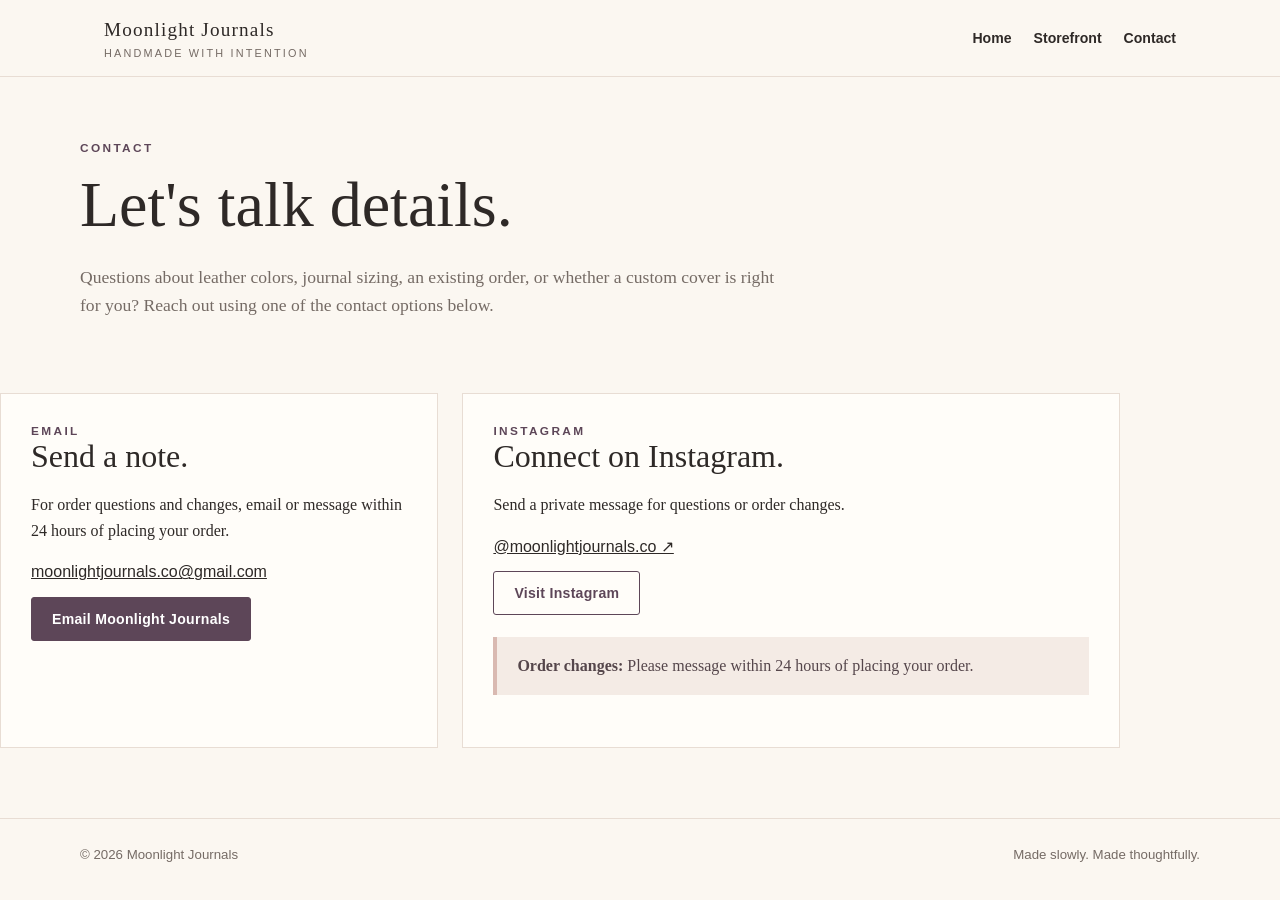
==== contact.html @ db6a47b8 "Add files via upload" ====
<!DOCTYPE html>
<html lang="en">
<head>
  <meta charset="UTF-8">
  <meta name="viewport" content="width=device-width, initial-scale=1">
  <meta name="description" content="Handmade leather journal covers from Moonlight Journals.">
  <title>Contact | Moonlight Journals</title>
  <link rel="stylesheet" href="styles.css">
</head>
<body>
  <header class="site-header">
    <div class="nav-wrap">
      <a class="brand" href="index.html">Moonlight Journals<small>Handmade with intention</small></a>
      <nav aria-label="Main navigation"><a href="index.html">Home</a>
<a href="storefront.html">Storefront</a>
<a href="contact.html" aria-current="page">Contact</a></nav>
    </div>
  </header>
  <main>

    <section class="container page-intro">
      <div class="eyebrow">Contact</div>
      <h1>Let's talk details.</h1>
      <p>Questions about leather colors, journal sizing, an existing order, or whether a custom cover is right for you? Reach out using one of the contact options below.</p>
    </section>
    <section class="container contact-grid">
      <article class="contact-card">
        <div class="eyebrow">Email</div>
        <h2 style="font-size:2rem">Send a note.</h2>
        <p>For order questions and changes, email or message within 24 hours of placing your order.</p>
        <a class="contact-link" href="mailto:moonlightjournals.co@gmail.com">moonlightjournals.co@gmail.com</a>
        <a class="button" href="mailto:moonlightjournals.co@gmail.com?subject=Moonlight%20Journals%20Inquiry">Email Moonlight Journals</a>
      </article>
      <article class="contact-card">
        <div class="eyebrow">Instagram</div>
        <h2 style="font-size:2rem">Connect on Instagram.</h2>
        <p>Send a private message for questions or order changes.</p>
        <a class="contact-link" href="https://www.instagram.com/moonlightjournals.co/" target="_blank" rel="noopener noreferrer">@moonlightjournals.co ↗</a>
        <a class="button secondary" href="https://www.instagram.com/moonlightjournals.co/" target="_blank" rel="noopener noreferrer">Visit Instagram</a>
        <div class="notice"><strong>Order changes:</strong> Please message within 24 hours of placing your order.</div>
      </article>
    </section>

  </main>
  <footer>
    <div class="container footer-inner">
      <span>© <span id="year"></span> Moonlight Journals</span>
      <span>Made slowly. Made thoughtfully.</span>
    </div>
  </footer>
  <script>document.getElementById("year").textContent = new Date().getFullYear();</script>
</body>
</html>
---- styles.css ----
:root {
  --ink: #2e2927;
  --muted: #756b65;
  --paper: #fbf7f1;
  --card: #fffdf9;
  --plum: #5d4658;
  --plum-dark: #453344;
  --rose: #d9b9b1;
  --line: #e8ddd4;
  --sage: #a7ad98;
  --shadow: 0 18px 55px rgba(62, 43, 49, .09);
}
* { box-sizing: border-box; }
html { scroll-behavior: smooth; }
body {
  margin: 0; color: var(--ink); background: var(--paper);
  font-family: Georgia, "Times New Roman", serif; line-height: 1.6;
}
a { color: inherit; }
.site-header {
  position: sticky; top: 0; z-index: 10; background: rgba(251,247,241,.96);
  border-bottom: 1px solid var(--line); backdrop-filter: blur(12px);
}
.nav-wrap {
  max-width: 1120px; margin: auto; padding: 15px 24px;
  display: flex; align-items: center; justify-content: space-between; gap: 24px;
}
.brand { text-decoration: none; font-size: 1.2rem; letter-spacing: .06em; }
.brand small { display: block; font:  .68rem/1.4 Arial, sans-serif; color: var(--muted); letter-spacing: .2em; text-transform: uppercase; }
nav { display: flex; gap: 22px; flex-wrap: wrap; }
nav a { text-decoration: none; font: 600 .88rem Arial, sans-serif; }
nav a:hover, a:hover { color: var(--plum); }
main { min-height: 65vh; }
.container { width: min(1120px, calc(100% - 40px)); margin: auto; }
.hero {
  padding: 86px 0 78px;
  background: radial-gradient(ellipse at 82% 18%, rgba(217,185,177,.42), transparent 35%),
              radial-gradient(ellipse at 8% 80%, rgba(167,173,152,.24), transparent 34%);
}
.hero-grid { display: grid; grid-template-columns: 1.15fr .85fr; gap: 54px; align-items: center; }
.eyebrow { color: var(--plum); font: 700 .74rem Arial, sans-serif; letter-spacing: .2em; text-transform: uppercase; }
h1, h2, h3 { font-weight: 400; line-height: 1.13; }
h1 { font-size: clamp(2.6rem, 6vw, 5.1rem); margin: 14px 0 22px; }
h2 { font-size: clamp(2rem, 4vw, 3.1rem); margin: 0 0 18px; }
h3 { font-size: 1.55rem; margin: 0 0 10px; }
.lead { font-size: 1.2rem; color: var(--muted); max-width: 620px; }
.button-row { display: flex; flex-wrap: wrap; gap: 12px; margin-top: 28px; }
.button {
  display: inline-flex; align-items: center; justify-content: center; gap: 8px;
  padding: 13px 20px; border-radius: 3px; border: 1px solid var(--plum);
  background: var(--plum); color: white; text-decoration: none;
  font: 700 .88rem Arial, sans-serif; letter-spacing: .02em; cursor: pointer;
}
.button:hover { background: var(--plum-dark); color: white; }
.button.secondary { background: transparent; color: var(--plum); }
.button.secondary:hover { background: #f1e7e2; }
.hero-art {
  min-height: 380px; border-radius: 48% 48% 8px 8px;
  background: linear-gradient(155deg, rgba(255,253,249,.45), rgba(93,70,88,.1)),
              radial-gradient(circle at 50% 36%, #ead9cf 0 18%, transparent 18.5%),
              linear-gradient(135deg, #d9b9b1, #9c8c9b 55%, #6f596d);
  display: grid; place-items: center; padding: 26px; box-shadow: var(--shadow);
}
.art-card {
  width: 68%; min-height: 255px; padding: 24px; border: 1px solid rgba(255,255,255,.7);
  outline: 1px solid rgba(69,51,68,.25); outline-offset: -10px;
  background: linear-gradient(145deg, #6c5367, #3e3344);
  color: #f7eee5; display: grid; place-items: center; text-align: center;
  box-shadow: 0 20px 35px rgba(36,24,34,.22); transform: rotate(-4deg);
}
.moon { font-size: 3rem; display: block; line-height: 1; }
.art-card span:last-child { font-size: .82rem; letter-spacing: .2em; text-transform: uppercase; }
.section { padding: 72px 0; }
.section.soft { background: #f3ebe4; }
.section-heading { max-width: 680px; margin: 0 auto 34px; text-align: center; }
.section-heading p { color: var(--muted); }
.cards { display: grid; grid-template-columns: repeat(3, 1fr); gap: 20px; }
.card {
  background: var(--card); border: 1px solid var(--line); padding: 28px;
  box-shadow: 0 8px 28px rgba(62,43,49,.035);
}
.card .number { color: var(--plum); font: 700 .75rem Arial, sans-serif; letter-spacing: .15em; }
.card p { color: var(--muted); }
.page-intro { padding: 64px 0 36px; }
.page-intro h1 { font-size: clamp(2.5rem, 5vw, 4.2rem); }
.page-intro p { color: var(--muted); max-width: 700px; font-size: 1.1rem; }
.notice {
  border-left: 4px solid var(--rose); padding: 16px 20px; background: #f4ebe5;
  color: #55464b; margin: 22px 0;
}
.order-grid { display: grid; grid-template-columns: repeat(2, 1fr); gap: 22px; margin: 25px 0 70px; }
.order-card { padding: 34px; border: 1px solid var(--line); background: var(--card); box-shadow: var(--shadow); }
.order-card p { color: var(--muted); }
.pill { display: inline-block; padding: 5px 10px; border-radius: 100px; background: #eee4eb; color: var(--plum); font: 700 .72rem Arial, sans-serif; letter-spacing: .07em; text-transform: uppercase; }
.form-shell { margin: 10px 0 70px; border: 1px solid var(--line); background: white; box-shadow: var(--shadow); overflow: hidden; border-radius: 8px; }
.form-shell iframe { display: block; width: 100%; min-height: 1200px; border: 0; }
.form-help { padding: 18px 22px; background: #f3ebe4; color: var(--muted); }
.contact-grid { display: grid; grid-template-columns: .8fr 1.2fr; gap: 24px; margin: 20px 0 70px; }
.contact-card { background: var(--card); border: 1px solid var(--line); padding: 30px; }
.contact-link { display: block; margin: 12px 0; font-family: Arial, sans-serif; overflow-wrap: anywhere; }
footer { border-top: 1px solid var(--line); padding: 28px 0; color: var(--muted); font: .83rem Arial, sans-serif; }
.footer-inner { display: flex; justify-content: space-between; flex-wrap: wrap; gap: 12px; }
.small { font: .82rem/1.6 Arial, sans-serif; color: var(--muted); }
@media (max-width: 760px) {
  .nav-wrap { align-items: flex-start; flex-direction: column; gap: 12px; }
  nav { gap: 15px; }
  .hero { padding: 55px 0; }
  .hero-grid, .cards, .order-grid, .contact-grid { grid-template-columns: 1fr; }
  .hero-art { min-height: 300px; }
  .art-card { min-height: 220px; }
  .section { padding: 52px 0; }
  .form-shell iframe { min-height: 1450px; }
}
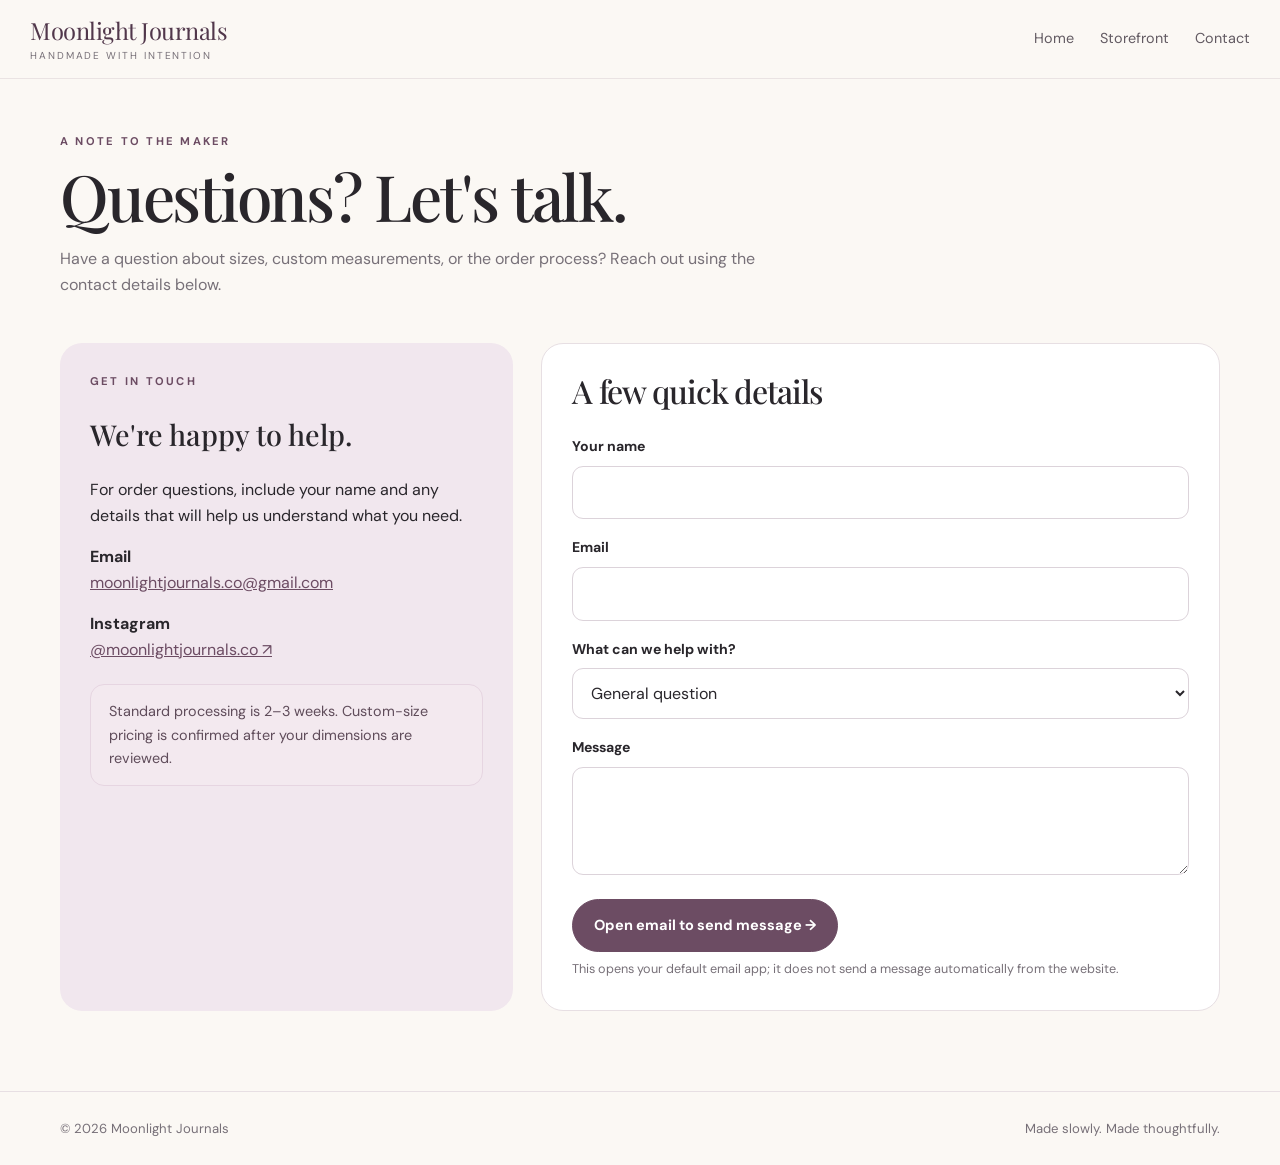
==== commit a3bfcefa: "Add files via upload" ====
--- a/contact.html
+++ b/contact.html
@@ -1,53 +1 @@
-<!DOCTYPE html>
-<html lang="en">
-<head>
-  <meta charset="UTF-8">
-  <meta name="viewport" content="width=device-width, initial-scale=1">
-  <meta name="description" content="Handmade leather journal covers from Moonlight Journals.">
-  <title>Contact | Moonlight Journals</title>
-  <link rel="stylesheet" href="styles.css">
-</head>
-<body>
-  <header class="site-header">
-    <div class="nav-wrap">
-      <a class="brand" href="index.html">Moonlight Journals<small>Handmade with intention</small></a>
-      <nav aria-label="Main navigation"><a href="index.html">Home</a>
-<a href="storefront.html">Storefront</a>
-<a href="contact.html" aria-current="page">Contact</a></nav>
-    </div>
-  </header>
-  <main>
-
-    <section class="container page-intro">
-      <div class="eyebrow">Contact</div>
-      <h1>Let's talk details.</h1>
-      <p>Questions about leather colors, journal sizing, an existing order, or whether a custom cover is right for you? Reach out using one of the contact options below.</p>
-    </section>
-    <section class="container contact-grid">
-      <article class="contact-card">
-        <div class="eyebrow">Email</div>
-        <h2 style="font-size:2rem">Send a note.</h2>
-        <p>For order questions and changes, email or message within 24 hours of placing your order.</p>
-        <a class="contact-link" href="mailto:moonlightjournals.co@gmail.com">moonlightjournals.co@gmail.com</a>
-        <a class="button" href="mailto:moonlightjournals.co@gmail.com?subject=Moonlight%20Journals%20Inquiry">Email Moonlight Journals</a>
-      </article>
-      <article class="contact-card">
-        <div class="eyebrow">Instagram</div>
-        <h2 style="font-size:2rem">Connect on Instagram.</h2>
-        <p>Send a private message for questions or order changes.</p>
-        <a class="contact-link" href="https://www.instagram.com/moonlightjournals.co/" target="_blank" rel="noopener noreferrer">@moonlightjournals.co ↗</a>
-        <a class="button secondary" href="https://www.instagram.com/moonlightjournals.co/" target="_blank" rel="noopener noreferrer">Visit Instagram</a>
-        <div class="notice"><strong>Order changes:</strong> Please message within 24 hours of placing your order.</div>
-      </article>
-    </section>
-
-  </main>
-  <footer>
-    <div class="container footer-inner">
-      <span>© <span id="year"></span> Moonlight Journals</span>
-      <span>Made slowly. Made thoughtfully.</span>
-    </div>
-  </footer>
-  <script>document.getElementById("year").textContent = new Date().getFullYear();</script>
-</body>
-</html>
+<!doctype html><html lang="en"><head><meta charset="utf-8"><meta name="viewport" content="width=device-width,initial-scale=1"><meta name="description" content="Contact Moonlight Journals."><title>Contact | Moonlight Journals</title><link rel="stylesheet" href="styles.css"></head><body><header class="site-header"><div class="nav-wrap"><a class="brand" href="index.html">Moonlight Journals<small>Handmade with intention</small></a><nav aria-label="Main navigation"><a href="index.html">Home</a><a href="storefront.html">Storefront</a><a href="contact.html">Contact</a></nav></div></header><main><section class="container page-hero"><div class="eyebrow">A note to the maker</div><h1 class="display">Questions? Let's talk.</h1><p>Have a question about sizes, custom measurements, or the order process? Reach out using the contact details below.</p></section><section class="container contact-grid"><aside class="contact-panel"><div class="eyebrow">Get in touch</div><h2>We're happy to help.</h2><p>For order questions, include your name and any details that will help us understand what you need.</p><p><strong>Email</strong><br><a href="mailto:moonlightjournals.co@gmail.com">moonlightjournals.co@gmail.com</a></p><p><strong>Instagram</strong><br><a href="https://www.instagram.com/moonlightjournals.co/" target="_blank" rel="noopener noreferrer">@moonlightjournals.co ↗</a></p><div class="notice">Standard processing is 2–3 weeks. Custom-size pricing is confirmed after your dimensions are reviewed.</div></aside><section class="contact-form"><h2 class="display" style="font-size:2rem;margin-top:0">A few quick details</h2><form action="mailto:moonlightjournals.co@gmail.com" method="post" enctype="text/plain"><div class="field"><label for="name">Your name</label><input id="name" name="Name" required></div><div class="field"><label for="contact-email">Email</label><input id="contact-email" type="email" name="Email" required></div><div class="field"><label for="topic">What can we help with?</label><select id="topic" name="Topic"><option>General question</option><option>Standard-size order</option><option>Custom-size order</option><option>Existing order</option></select></div><div class="field"><label for="message">Message</label><textarea id="message" name="Message" required></textarea></div><button class="button" type="submit">Open email to send message →</button><p class="hint">This opens your default email app; it does not send a message automatically from the website.</p></form></section></section></main><footer><div class="container footer-inner"><span>© <span class="year"></span> Moonlight Journals</span><span>Made slowly. Made thoughtfully.</span></div></footer><script>document.querySelectorAll('.year').forEach(el=>el.textContent=new Date().getFullYear());</script></body></html>
--- a/styles.css
+++ b/styles.css
@@ -1,113 +1,3 @@
-:root {
-  --ink: #2e2927;
-  --muted: #756b65;
-  --paper: #fbf7f1;
-  --card: #fffdf9;
-  --plum: #5d4658;
-  --plum-dark: #453344;
-  --rose: #d9b9b1;
-  --line: #e8ddd4;
-  --sage: #a7ad98;
-  --shadow: 0 18px 55px rgba(62, 43, 49, .09);
-}
-* { box-sizing: border-box; }
-html { scroll-behavior: smooth; }
-body {
-  margin: 0; color: var(--ink); background: var(--paper);
-  font-family: Georgia, "Times New Roman", serif; line-height: 1.6;
-}
-a { color: inherit; }
-.site-header {
-  position: sticky; top: 0; z-index: 10; background: rgba(251,247,241,.96);
-  border-bottom: 1px solid var(--line); backdrop-filter: blur(12px);
-}
-.nav-wrap {
-  max-width: 1120px; margin: auto; padding: 15px 24px;
-  display: flex; align-items: center; justify-content: space-between; gap: 24px;
-}
-.brand { text-decoration: none; font-size: 1.2rem; letter-spacing: .06em; }
-.brand small { display: block; font:  .68rem/1.4 Arial, sans-serif; color: var(--muted); letter-spacing: .2em; text-transform: uppercase; }
-nav { display: flex; gap: 22px; flex-wrap: wrap; }
-nav a { text-decoration: none; font: 600 .88rem Arial, sans-serif; }
-nav a:hover, a:hover { color: var(--plum); }
-main { min-height: 65vh; }
-.container { width: min(1120px, calc(100% - 40px)); margin: auto; }
-.hero {
-  padding: 86px 0 78px;
-  background: radial-gradient(ellipse at 82% 18%, rgba(217,185,177,.42), transparent 35%),
-              radial-gradient(ellipse at 8% 80%, rgba(167,173,152,.24), transparent 34%);
-}
-.hero-grid { display: grid; grid-template-columns: 1.15fr .85fr; gap: 54px; align-items: center; }
-.eyebrow { color: var(--plum); font: 700 .74rem Arial, sans-serif; letter-spacing: .2em; text-transform: uppercase; }
-h1, h2, h3 { font-weight: 400; line-height: 1.13; }
-h1 { font-size: clamp(2.6rem, 6vw, 5.1rem); margin: 14px 0 22px; }
-h2 { font-size: clamp(2rem, 4vw, 3.1rem); margin: 0 0 18px; }
-h3 { font-size: 1.55rem; margin: 0 0 10px; }
-.lead { font-size: 1.2rem; color: var(--muted); max-width: 620px; }
-.button-row { display: flex; flex-wrap: wrap; gap: 12px; margin-top: 28px; }
-.button {
-  display: inline-flex; align-items: center; justify-content: center; gap: 8px;
-  padding: 13px 20px; border-radius: 3px; border: 1px solid var(--plum);
-  background: var(--plum); color: white; text-decoration: none;
-  font: 700 .88rem Arial, sans-serif; letter-spacing: .02em; cursor: pointer;
-}
-.button:hover { background: var(--plum-dark); color: white; }
-.button.secondary { background: transparent; color: var(--plum); }
-.button.secondary:hover { background: #f1e7e2; }
-.hero-art {
-  min-height: 380px; border-radius: 48% 48% 8px 8px;
-  background: linear-gradient(155deg, rgba(255,253,249,.45), rgba(93,70,88,.1)),
-              radial-gradient(circle at 50% 36%, #ead9cf 0 18%, transparent 18.5%),
-              linear-gradient(135deg, #d9b9b1, #9c8c9b 55%, #6f596d);
-  display: grid; place-items: center; padding: 26px; box-shadow: var(--shadow);
-}
-.art-card {
-  width: 68%; min-height: 255px; padding: 24px; border: 1px solid rgba(255,255,255,.7);
-  outline: 1px solid rgba(69,51,68,.25); outline-offset: -10px;
-  background: linear-gradient(145deg, #6c5367, #3e3344);
-  color: #f7eee5; display: grid; place-items: center; text-align: center;
-  box-shadow: 0 20px 35px rgba(36,24,34,.22); transform: rotate(-4deg);
-}
-.moon { font-size: 3rem; display: block; line-height: 1; }
-.art-card span:last-child { font-size: .82rem; letter-spacing: .2em; text-transform: uppercase; }
-.section { padding: 72px 0; }
-.section.soft { background: #f3ebe4; }
-.section-heading { max-width: 680px; margin: 0 auto 34px; text-align: center; }
-.section-heading p { color: var(--muted); }
-.cards { display: grid; grid-template-columns: repeat(3, 1fr); gap: 20px; }
-.card {
-  background: var(--card); border: 1px solid var(--line); padding: 28px;
-  box-shadow: 0 8px 28px rgba(62,43,49,.035);
-}
-.card .number { color: var(--plum); font: 700 .75rem Arial, sans-serif; letter-spacing: .15em; }
-.card p { color: var(--muted); }
-.page-intro { padding: 64px 0 36px; }
-.page-intro h1 { font-size: clamp(2.5rem, 5vw, 4.2rem); }
-.page-intro p { color: var(--muted); max-width: 700px; font-size: 1.1rem; }
-.notice {
-  border-left: 4px solid var(--rose); padding: 16px 20px; background: #f4ebe5;
-  color: #55464b; margin: 22px 0;
-}
-.order-grid { display: grid; grid-template-columns: repeat(2, 1fr); gap: 22px; margin: 25px 0 70px; }
-.order-card { padding: 34px; border: 1px solid var(--line); background: var(--card); box-shadow: var(--shadow); }
-.order-card p { color: var(--muted); }
-.pill { display: inline-block; padding: 5px 10px; border-radius: 100px; background: #eee4eb; color: var(--plum); font: 700 .72rem Arial, sans-serif; letter-spacing: .07em; text-transform: uppercase; }
-.form-shell { margin: 10px 0 70px; border: 1px solid var(--line); background: white; box-shadow: var(--shadow); overflow: hidden; border-radius: 8px; }
-.form-shell iframe { display: block; width: 100%; min-height: 1200px; border: 0; }
-.form-help { padding: 18px 22px; background: #f3ebe4; color: var(--muted); }
-.contact-grid { display: grid; grid-template-columns: .8fr 1.2fr; gap: 24px; margin: 20px 0 70px; }
-.contact-card { background: var(--card); border: 1px solid var(--line); padding: 30px; }
-.contact-link { display: block; margin: 12px 0; font-family: Arial, sans-serif; overflow-wrap: anywhere; }
-footer { border-top: 1px solid var(--line); padding: 28px 0; color: var(--muted); font: .83rem Arial, sans-serif; }
-.footer-inner { display: flex; justify-content: space-between; flex-wrap: wrap; gap: 12px; }
-.small { font: .82rem/1.6 Arial, sans-serif; color: var(--muted); }
-@media (max-width: 760px) {
-  .nav-wrap { align-items: flex-start; flex-direction: column; gap: 12px; }
-  nav { gap: 15px; }
-  .hero { padding: 55px 0; }
-  .hero-grid, .cards, .order-grid, .contact-grid { grid-template-columns: 1fr; }
-  .hero-art { min-height: 300px; }
-  .art-card { min-height: 220px; }
-  .section { padding: 52px 0; }
-  .form-shell iframe { min-height: 1450px; }
-}
+@import url('https://fonts.googleapis.com/css2?family=DM+Sans:wght@400;500;600;700&family=Playfair+Display:ital,wght@0,500;0,600;1,500;1,600&display=swap');
+:root{--ink:#29262b;--muted:#777078;--plum:#6c4c63;--plum-dark:#51374b;--rose:#eadde5;--paper:#fbf8f4;--cream:#f3ece4;--sage:#718779;--line:#e7dfe3;--white:#fff;--gold:#c8a66b;--shadow:0 18px 50px rgba(56,38,51,.09)}
+*{box-sizing:border-box}html{scroll-behavior:smooth}body{margin:0;background:var(--paper);color:var(--ink);font-family:'DM Sans',sans-serif;line-height:1.6}a{color:inherit}button,input,select,textarea{font:inherit}img{max-width:100%}.container{width:min(1160px,calc(100% - 40px));margin-inline:auto}.site-header{position:sticky;top:0;z-index:20;background:rgba(251,248,244,.93);backdrop-filter:blur(14px);border-bottom:1px solid rgba(108,76,99,.12)}.nav-wrap{width:min(1220px,calc(100% - 40px));margin:auto;min-height:78px;display:flex;align-items:center;justify-content:space-between;gap:24px}.brand{font-family:'Playfair Display',serif;font-size:1.48rem;text-decoration:none;line-height:1.15;color:var(--plum-dark);letter-spacing:-.02em}.brand small{display:block;font-family:'DM Sans',sans-serif;font-size:.63rem;letter-spacing:.19em;text-transform:uppercase;color:var(--muted);margin-top:6px}.nav-wrap nav{display:flex;align-items:center;gap:26px}.nav-wrap nav a{text-decoration:none;font-size:.9rem;color:#625a62}.nav-wrap nav a:hover,.nav-wrap nav a[aria-current=page]{color:var(--plum);font-weight:700}.nav-cta{border:1px solid #d8c5d2;padding:10px 16px;border-radius:999px}.eyebrow{font-size:.7rem;letter-spacing:.2em;text-transform:uppercase;color:var(--plum);font-weight:700}.display{font-family:'Playfair Display',serif;font-weight:500;letter-spacing:-.035em;line-height:1.08}.button{display:inline-flex;align-items:center;justify-content:center;gap:9px;padding:14px 21px;border-radius:999px;background:var(--plum);color:#fff;text-decoration:none;border:1px solid var(--plum);font-weight:700;font-size:.91rem;cursor:pointer;transition:.2s}.button:hover{background:var(--plum-dark);transform:translateY(-1px)}.button.secondary{background:transparent;color:var(--plum);border-color:#d4c2cf}.button.secondary:hover{background:#f2e8ef}.button-row{display:flex;flex-wrap:wrap;gap:12px;margin-top:26px}.hero{padding:76px 0 72px;background:radial-gradient(circle at 80% 20%,#eee2e8 0,transparent 35%),linear-gradient(120deg,#fbf8f4 45%,#f4ece7)}.hero-grid{display:grid;grid-template-columns:1.05fr .95fr;align-items:center;gap:64px}.hero h1{font-size:clamp(3rem,5.7vw,5.4rem);margin:15px 0 20px;max-width:690px}.hero h1 em{color:var(--plum);font-weight:500}.lead{font-size:1.08rem;color:#6f6670;max-width:560px}.hero-art{min-height:400px;position:relative;display:grid;place-items:center}.art-halo{position:absolute;width:min(390px,85%);aspect-ratio:1;border-radius:50%;background:#eadde5}.journal-art{position:relative;width:230px;height:310px;border-radius:13px 20px 20px 13px;background:linear-gradient(115deg,#755846,#96765f 35%,#5d4437 100%);box-shadow:18px 25px 25px #6d536333, inset 8px 0 8px #3b2a2440;transform:rotate(7deg);display:grid;place-items:center;border:2px solid #a58a72}.journal-art:before{content:'';position:absolute;left:14px;top:0;bottom:0;width:9px;background:#dfcbb6;opacity:.8;border-radius:4px}.journal-stamp{width:110px;height:110px;border:1px solid #e4c99a;border-radius:50%;display:grid;place-items:center;color:#f1dfbc;text-align:center;font-family:'Playfair Display',serif;font-size:1.05rem;line-height:1.2}.journal-stamp span{font-size:2rem;display:block}.floating-note{position:absolute;right:1%;bottom:26px;background:white;padding:15px 19px;border-radius:14px;box-shadow:var(--shadow);font-size:.83rem;color:#6e646c}.floating-note strong{display:block;color:var(--plum);font-family:'Playfair Display',serif;font-size:1.15rem}.section{padding:78px 0}.section.soft{background:#f3ece7}.section-heading{text-align:center;max-width:680px;margin:0 auto 38px}.section-heading h2{font-size:clamp(2rem,4vw,3.1rem);margin:12px 0}.section-heading p{color:var(--muted)}.cards{display:grid;grid-template-columns:repeat(3,1fr);gap:18px}.card{padding:27px;border:1px solid var(--line);border-radius:20px;background:#fff}.number{font-size:.7rem;letter-spacing:.15em;color:var(--plum);font-weight:700}.card h3{font-family:'Playfair Display',serif;font-size:1.55rem;font-weight:500;margin:15px 0 8px}.card p{margin:0;color:var(--muted);font-size:.94rem}.page-hero{padding:54px 0 30px}.page-hero h1{font-size:clamp(2.6rem,5vw,4.1rem);margin:10px 0 12px}.page-hero p{max-width:720px;color:var(--muted)}.notice{background:#f3e9ef;border:1px solid #e6d5e1;padding:15px 18px;border-radius:14px;color:#5f4c5a;font-size:.9rem;margin-top:22px}.store-grid{display:grid;grid-template-columns:repeat(2,1fr);gap:22px;padding:24px 0 78px}.product-card{background:#fff;border:1px solid var(--line);border-radius:24px;overflow:hidden;box-shadow:0 7px 24px #46334308;display:flex;flex-direction:column}.product-visual{min-height:235px;display:grid;place-items:center;position:relative;background:linear-gradient(140deg,#eee1e7,#f7f0e9)}.product-visual.custom{background:linear-gradient(140deg,#e5e9e1,#f4eee6)}.mini-journal{width:118px;height:155px;border-radius:8px 13px 13px 8px;background:linear-gradient(120deg,#607d6b,#799582 40%,#4e6958);box-shadow:10px 15px 15px #453d3a22,inset 5px 0 4px #344d3d55;transform:rotate(-7deg);border:1px solid #90a394;position:relative}.mini-journal:before{content:'☾';position:absolute;inset:0;display:grid;place-items:center;font-size:2.6rem;color:#e8d7b0;font-family:serif}.mini-journal.brown{background:linear-gradient(120deg,#92745a,#b08e6c 40%,#74543e);border-color:#b79b7b}.mini-journal.brown:before{content:'✦'}.visual-label{position:absolute;left:20px;top:18px;font-size:.67rem;letter-spacing:.16em;text-transform:uppercase;color:#796c75}.product-body{padding:26px;display:flex;flex:1;flex-direction:column}.product-body h2{font:500 1.8rem 'Playfair Display',serif;margin:4px 0 6px}.product-body p{color:var(--muted);margin:0 0 16px}.price-list{display:grid;grid-template-columns:1fr 1fr;gap:9px;margin:6px 0 22px}.price-pill{padding:10px 12px;border-radius:10px;background:#faf6f3;border:1px solid #efe6e1;font-size:.88rem;display:flex;justify-content:space-between;gap:10px}.price-pill strong{color:var(--plum)}.product-body .button{margin-top:auto;align-self:flex-start}.small{font-size:.83rem;color:var(--muted)}footer{padding:26px 0;border-top:1px solid var(--line);color:var(--muted);font-size:.82rem}.footer-inner{display:flex;justify-content:space-between;gap:16px;flex-wrap:wrap}.form-page{padding:36px 0 80px}.checkout-layout{display:grid;grid-template-columns:minmax(0,1fr) 310px;gap:25px;align-items:start}.checkout-main{min-width:0}.checkout-heading{margin-bottom:25px}.checkout-heading h1{font:500 clamp(2.3rem,4.5vw,3.6rem) 'Playfair Display',serif;margin:7px 0}.checkout-heading p{color:var(--muted);margin:0}.steps{display:flex;align-items:center;gap:8px;margin:22px 0 0}.step-dot{width:28px;height:28px;border-radius:50%;background:#e9dce5;color:var(--plum);display:grid;place-items:center;font-size:.78rem;font-weight:700}.step-line{height:1px;width:40px;background:#d8c7d2}.form-card{background:#fff;border:1px solid var(--line);border-radius:20px;padding:clamp(20px,4vw,32px);box-shadow:0 8px 28px #48374707;margin-bottom:17px}.form-card h2{font:500 1.55rem 'Playfair Display',serif;margin:0 0 5px}.form-card .section-sub{font-size:.88rem;color:var(--muted);margin:0 0 22px}.field-grid{display:grid;grid-template-columns:1fr 1fr;gap:18px}.field{min-width:0;margin-bottom:17px}.field:last-child{margin-bottom:0}.field label,.field legend{display:block;font-size:.88rem;font-weight:700;margin-bottom:8px}.required{color:#b45262}.field input:not([type=radio]):not([type=checkbox]),.field select,.field textarea{width:100%;border:1px solid #dcd3da;border-radius:11px;padding:13px 14px;background:#fff;color:var(--ink);outline:none}.field input:focus,.field select:focus,.field textarea:focus{border-color:#98738f;box-shadow:0 0 0 3px #eadde5}.field textarea{min-height:108px;resize:vertical}.hint{font-size:.79rem;color:var(--muted);margin:7px 0 0}.option-grid{display:grid;grid-template-columns:repeat(2,minmax(0,1fr));gap:10px}.option-grid.three{grid-template-columns:repeat(3,minmax(0,1fr))}.choice{position:relative;display:flex;align-items:center;gap:10px;border:1px solid #e4dce2;border-radius:12px;padding:12px;background:#fff;cursor:pointer;min-height:48px;transition:.15s}.choice:hover{border-color:#bda5b8;background:#fdfafd}.choice:has(input:checked){border-color:var(--plum);background:#f5edf3;box-shadow:inset 0 0 0 1px var(--plum)}.choice input{accent-color:var(--plum);flex:0 0 auto}.choice .choice-copy{display:flex;flex-direction:column;line-height:1.3}.choice small{font-size:.75rem;color:var(--muted);margin-top:4px}.swatch{width:24px;height:24px;flex:0 0 24px;border-radius:50%;border:1px solid #0000001b;box-shadow:inset 0 0 0 2px #ffffff60}.swatch.square{border-radius:7px}.swatch-option{min-height:63px}.swatch-option .choice-copy{font-size:.85rem}.swatch-option input{margin-left:auto}.summary-card{position:sticky;top:100px;background:#f3ece7;border-radius:20px;padding:24px;border:1px solid #e8ddd7}.summary-card h2{font:500 1.5rem 'Playfair Display',serif;margin:0 0 17px}.summary-line{display:flex;justify-content:space-between;gap:14px;font-size:.87rem;padding:10px 0;border-bottom:1px solid #e1d4d0}.summary-line span:first-child{color:#71656c}.summary-line strong{text-align:right}.summary-total{font:500 1.4rem 'Playfair Display',serif;display:flex;justify-content:space-between;margin:17px 0 8px}.summary-card .small{line-height:1.55}.summary-card .button{width:100%;margin-top:16px}.check-row{display:flex;align-items:flex-start;gap:10px;font-size:.88rem}.check-row input{margin-top:5px;accent-color:var(--plum)}.form-actions{display:flex;justify-content:space-between;align-items:center;gap:14px;margin-top:20px}.submit-message{display:none;margin:0 0 18px;padding:15px 17px;border-radius:12px;background:#eaf1eb;border:1px solid #cbdccc;color:#3c5d47}.submit-message.error{background:#fbebeb;border-color:#e9caca;color:#8a3f48}.hidden{display:none!important}.contact-grid{display:grid;grid-template-columns:.8fr 1.2fr;gap:28px;padding-bottom:80px}.contact-panel{background:#f1e7ee;border-radius:22px;padding:30px}.contact-panel h2{font:500 1.8rem 'Playfair Display',serif}.contact-panel a{color:var(--plum)}.contact-form{background:#fff;border:1px solid var(--line);border-radius:22px;padding:30px}.sr-only{position:absolute;width:1px;height:1px;padding:0;margin:-1px;overflow:hidden;clip:rect(0,0,0,0);white-space:nowrap;border:0}.honeypot{position:absolute;left:-10000px;top:auto;width:1px;height:1px;overflow:hidden}@media(max-width:850px){.hero-grid{grid-template-columns:1fr;gap:22px}.hero-art{min-height:320px}.hero{padding-top:52px}.cards{grid-template-columns:1fr}.checkout-layout{grid-template-columns:1fr}.summary-card{position:static;order:-1}.summary-card .button{max-width:420px}.contact-grid{grid-template-columns:1fr}}@media(max-width:600px){.container,.nav-wrap{width:min(100% - 28px,1160px)}.nav-wrap{min-height:72px;align-items:flex-start;padding:13px 0;flex-direction:column;gap:10px}.nav-wrap nav{width:100%;gap:17px;overflow:auto;padding-bottom:3px}.nav-wrap nav a{font-size:.82rem;white-space:nowrap}.nav-cta{display:none}.hero h1{font-size:3.1rem}.hero-art{min-height:285px}.journal-art{width:185px;height:250px}.floating-note{right:0;bottom:4px}.section{padding:56px 0}.store-grid{grid-template-columns:1fr;padding-bottom:54px}.page-hero{padding-top:40px}.field-grid{grid-template-columns:1fr;gap:0}.option-grid.three{grid-template-columns:repeat(2,minmax(0,1fr))}.price-list{grid-template-columns:1fr}.form-page{padding-top:28px}.form-card{padding:21px 17px}.summary-card{padding:20px}.form-actions{align-items:stretch;flex-direction:column}.form-actions .button{width:100%}.footer-inner{flex-direction:column;gap:5px}}
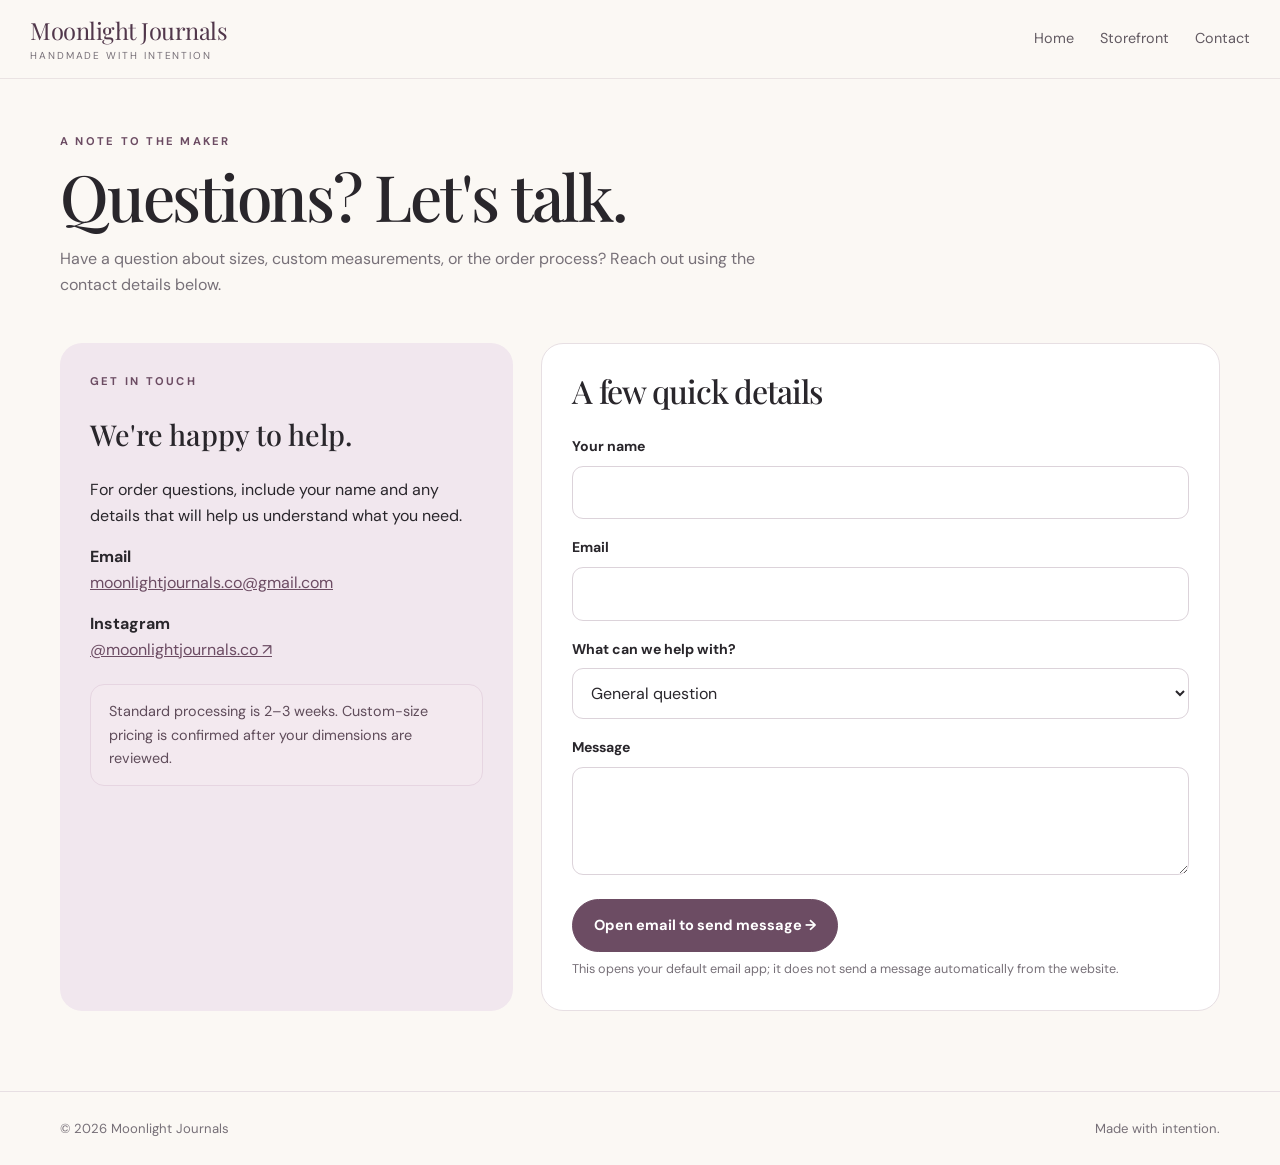
==== commit 9ba22229: "Update contact.html" ====
--- a/contact.html
+++ b/contact.html
@@ -1 +1,44 @@
-<!doctype html><html lang="en"><head><meta charset="utf-8"><meta name="viewport" content="width=device-width,initial-scale=1"><meta name="description" content="Contact Moonlight Journals."><title>Contact | Moonlight Journals</title><link rel="stylesheet" href="styles.css"></head><body><header class="site-header"><div class="nav-wrap"><a class="brand" href="index.html">Moonlight Journals<small>Handmade with intention</small></a><nav aria-label="Main navigation"><a href="index.html">Home</a><a href="storefront.html">Storefront</a><a href="contact.html">Contact</a></nav></div></header><main><section class="container page-hero"><div class="eyebrow">A note to the maker</div><h1 class="display">Questions? Let's talk.</h1><p>Have a question about sizes, custom measurements, or the order process? Reach out using the contact details below.</p></section><section class="container contact-grid"><aside class="contact-panel"><div class="eyebrow">Get in touch</div><h2>We're happy to help.</h2><p>For order questions, include your name and any details that will help us understand what you need.</p><p><strong>Email</strong><br><a href="mailto:moonlightjournals.co@gmail.com">moonlightjournals.co@gmail.com</a></p><p><strong>Instagram</strong><br><a href="https://www.instagram.com/moonlightjournals.co/" target="_blank" rel="noopener noreferrer">@moonlightjournals.co ↗</a></p><div class="notice">Standard processing is 2–3 weeks. Custom-size pricing is confirmed after your dimensions are reviewed.</div></aside><section class="contact-form"><h2 class="display" style="font-size:2rem;margin-top:0">A few quick details</h2><form action="mailto:moonlightjournals.co@gmail.com" method="post" enctype="text/plain"><div class="field"><label for="name">Your name</label><input id="name" name="Name" required></div><div class="field"><label for="contact-email">Email</label><input id="contact-email" type="email" name="Email" required></div><div class="field"><label for="topic">What can we help with?</label><select id="topic" name="Topic"><option>General question</option><option>Standard-size order</option><option>Custom-size order</option><option>Existing order</option></select></div><div class="field"><label for="message">Message</label><textarea id="message" name="Message" required></textarea></div><button class="button" type="submit">Open email to send message →</button><p class="hint">This opens your default email app; it does not send a message automatically from the website.</p></form></section></section></main><footer><div class="container footer-inner"><span>© <span class="year"></span> Moonlight Journals</span><span>Made slowly. Made thoughtfully.</span></div></footer><script>document.querySelectorAll('.year').forEach(el=>el.textContent=new Date().getFullYear());</script></body></html>+<!doctype html><html lang="en">
+  <head><meta charset="utf-8">
+    <meta name="viewport" content="width=device-width,initial-scale=1">
+    <meta name="description" content="Contact Moonlight Journals.">
+    <title>Contact | Moonlight Journals</title>
+    <link rel="stylesheet" href="styles.css">
+  </head><body><header class="site-header">
+    <div class="nav-wrap">
+      <a class="brand" href="index.html">Moonlight Journals<small>Handmade with intention</small></a>
+      <nav aria-label="Main navigation"><a href="index.html">Home</a>
+        <a href="storefront.html">Storefront</a>
+        <a href="contact.html">Contact</a></nav></div>
+  </header><main><section class="container page-hero">
+    <div class="eyebrow">A note to the maker</div>
+    <h1 class="display">Questions? Let's talk.</h1>
+    <p>Have a question about sizes, custom measurements, or the order process? Reach out using the contact details below.</p></section>
+    <section class="container contact-grid">
+      <aside class="contact-panel">
+        <div class="eyebrow">Get in touch</div>
+        <h2>We're happy to help.</h2>
+        <p>For order questions, include your name and any details that will help us understand what you need.</p>
+        <p><strong>Email</strong>
+          <br>
+          <a href="mailto:moonlightjournals.co@gmail.com">moonlightjournals.co@gmail.com</a></p>
+        <p><strong>Instagram</strong><br><a href="https://www.instagram.com/moonlightjournals.co/" target="_blank" rel="noopener noreferrer">@moonlightjournals.co ↗</a></p>
+        <div class="notice">Standard processing is 2–3 weeks. Custom-size pricing is confirmed after your dimensions are reviewed.</div></aside><section class="contact-form">
+          <h2 class="display" style="font-size:2rem;margin-top:0">A few quick details</h2>
+          
+          <form action="https://formsubmit.co" method="POST">
+            
+            <div class="field"><label for="name">Your name</label><input id="name" name="Name" required></div><div class="field"><label for="contact-email">Email</label>
+              <input id="contact-email" type="email" name="Email" required></div><div class="field"><label for="topic">What can we help with?</label>
+                <select id="topic" name="Topic"><option>General question</option><option>Standard-size order</option><option>Custom-size order</option>
+                  <option>Existing order</option></select></div><div class="field"><label for="message">Message</label>
+                    <textarea id="message" name="Message" required></textarea></div>
+            <button class="button" type="submit">Open email to send message →</button>
+            <p class="hint">This opens your default email app; it does not send a message automatically from the website.</p></form></section>
+    </section>
+  </main>
+    <footer>
+      <div class="container footer-inner"><span>© <span class="year"></span> Moonlight Journals</span>
+        <span> Made with intention.</span></span></div>
+    </footer>
+    <script>document.querySelectorAll('.year').forEach(el=>el.textContent=new Date().getFullYear());</script></body></html>
--- a/styles.css
+++ b/styles.css
@@ -1,3 +1,284 @@
 @import url('https://fonts.googleapis.com/css2?family=DM+Sans:wght@400;500;600;700&family=Playfair+Display:ital,wght@0,500;0,600;1,500;1,600&display=swap');
 :root{--ink:#29262b;--muted:#777078;--plum:#6c4c63;--plum-dark:#51374b;--rose:#eadde5;--paper:#fbf8f4;--cream:#f3ece4;--sage:#718779;--line:#e7dfe3;--white:#fff;--gold:#c8a66b;--shadow:0 18px 50px rgba(56,38,51,.09)}
-*{box-sizing:border-box}html{scroll-behavior:smooth}body{margin:0;background:var(--paper);color:var(--ink);font-family:'DM Sans',sans-serif;line-height:1.6}a{color:inherit}button,input,select,textarea{font:inherit}img{max-width:100%}.container{width:min(1160px,calc(100% - 40px));margin-inline:auto}.site-header{position:sticky;top:0;z-index:20;background:rgba(251,248,244,.93);backdrop-filter:blur(14px);border-bottom:1px solid rgba(108,76,99,.12)}.nav-wrap{width:min(1220px,calc(100% - 40px));margin:auto;min-height:78px;display:flex;align-items:center;justify-content:space-between;gap:24px}.brand{font-family:'Playfair Display',serif;font-size:1.48rem;text-decoration:none;line-height:1.15;color:var(--plum-dark);letter-spacing:-.02em}.brand small{display:block;font-family:'DM Sans',sans-serif;font-size:.63rem;letter-spacing:.19em;text-transform:uppercase;color:var(--muted);margin-top:6px}.nav-wrap nav{display:flex;align-items:center;gap:26px}.nav-wrap nav a{text-decoration:none;font-size:.9rem;color:#625a62}.nav-wrap nav a:hover,.nav-wrap nav a[aria-current=page]{color:var(--plum);font-weight:700}.nav-cta{border:1px solid #d8c5d2;padding:10px 16px;border-radius:999px}.eyebrow{font-size:.7rem;letter-spacing:.2em;text-transform:uppercase;color:var(--plum);font-weight:700}.display{font-family:'Playfair Display',serif;font-weight:500;letter-spacing:-.035em;line-height:1.08}.button{display:inline-flex;align-items:center;justify-content:center;gap:9px;padding:14px 21px;border-radius:999px;background:var(--plum);color:#fff;text-decoration:none;border:1px solid var(--plum);font-weight:700;font-size:.91rem;cursor:pointer;transition:.2s}.button:hover{background:var(--plum-dark);transform:translateY(-1px)}.button.secondary{background:transparent;color:var(--plum);border-color:#d4c2cf}.button.secondary:hover{background:#f2e8ef}.button-row{display:flex;flex-wrap:wrap;gap:12px;margin-top:26px}.hero{padding:76px 0 72px;background:radial-gradient(circle at 80% 20%,#eee2e8 0,transparent 35%),linear-gradient(120deg,#fbf8f4 45%,#f4ece7)}.hero-grid{display:grid;grid-template-columns:1.05fr .95fr;align-items:center;gap:64px}.hero h1{font-size:clamp(3rem,5.7vw,5.4rem);margin:15px 0 20px;max-width:690px}.hero h1 em{color:var(--plum);font-weight:500}.lead{font-size:1.08rem;color:#6f6670;max-width:560px}.hero-art{min-height:400px;position:relative;display:grid;place-items:center}.art-halo{position:absolute;width:min(390px,85%);aspect-ratio:1;border-radius:50%;background:#eadde5}.journal-art{position:relative;width:230px;height:310px;border-radius:13px 20px 20px 13px;background:linear-gradient(115deg,#755846,#96765f 35%,#5d4437 100%);box-shadow:18px 25px 25px #6d536333, inset 8px 0 8px #3b2a2440;transform:rotate(7deg);display:grid;place-items:center;border:2px solid #a58a72}.journal-art:before{content:'';position:absolute;left:14px;top:0;bottom:0;width:9px;background:#dfcbb6;opacity:.8;border-radius:4px}.journal-stamp{width:110px;height:110px;border:1px solid #e4c99a;border-radius:50%;display:grid;place-items:center;color:#f1dfbc;text-align:center;font-family:'Playfair Display',serif;font-size:1.05rem;line-height:1.2}.journal-stamp span{font-size:2rem;display:block}.floating-note{position:absolute;right:1%;bottom:26px;background:white;padding:15px 19px;border-radius:14px;box-shadow:var(--shadow);font-size:.83rem;color:#6e646c}.floating-note strong{display:block;color:var(--plum);font-family:'Playfair Display',serif;font-size:1.15rem}.section{padding:78px 0}.section.soft{background:#f3ece7}.section-heading{text-align:center;max-width:680px;margin:0 auto 38px}.section-heading h2{font-size:clamp(2rem,4vw,3.1rem);margin:12px 0}.section-heading p{color:var(--muted)}.cards{display:grid;grid-template-columns:repeat(3,1fr);gap:18px}.card{padding:27px;border:1px solid var(--line);border-radius:20px;background:#fff}.number{font-size:.7rem;letter-spacing:.15em;color:var(--plum);font-weight:700}.card h3{font-family:'Playfair Display',serif;font-size:1.55rem;font-weight:500;margin:15px 0 8px}.card p{margin:0;color:var(--muted);font-size:.94rem}.page-hero{padding:54px 0 30px}.page-hero h1{font-size:clamp(2.6rem,5vw,4.1rem);margin:10px 0 12px}.page-hero p{max-width:720px;color:var(--muted)}.notice{background:#f3e9ef;border:1px solid #e6d5e1;padding:15px 18px;border-radius:14px;color:#5f4c5a;font-size:.9rem;margin-top:22px}.store-grid{display:grid;grid-template-columns:repeat(2,1fr);gap:22px;padding:24px 0 78px}.product-card{background:#fff;border:1px solid var(--line);border-radius:24px;overflow:hidden;box-shadow:0 7px 24px #46334308;display:flex;flex-direction:column}.product-visual{min-height:235px;display:grid;place-items:center;position:relative;background:linear-gradient(140deg,#eee1e7,#f7f0e9)}.product-visual.custom{background:linear-gradient(140deg,#e5e9e1,#f4eee6)}.mini-journal{width:118px;height:155px;border-radius:8px 13px 13px 8px;background:linear-gradient(120deg,#607d6b,#799582 40%,#4e6958);box-shadow:10px 15px 15px #453d3a22,inset 5px 0 4px #344d3d55;transform:rotate(-7deg);border:1px solid #90a394;position:relative}.mini-journal:before{content:'☾';position:absolute;inset:0;display:grid;place-items:center;font-size:2.6rem;color:#e8d7b0;font-family:serif}.mini-journal.brown{background:linear-gradient(120deg,#92745a,#b08e6c 40%,#74543e);border-color:#b79b7b}.mini-journal.brown:before{content:'✦'}.visual-label{position:absolute;left:20px;top:18px;font-size:.67rem;letter-spacing:.16em;text-transform:uppercase;color:#796c75}.product-body{padding:26px;display:flex;flex:1;flex-direction:column}.product-body h2{font:500 1.8rem 'Playfair Display',serif;margin:4px 0 6px}.product-body p{color:var(--muted);margin:0 0 16px}.price-list{display:grid;grid-template-columns:1fr 1fr;gap:9px;margin:6px 0 22px}.price-pill{padding:10px 12px;border-radius:10px;background:#faf6f3;border:1px solid #efe6e1;font-size:.88rem;display:flex;justify-content:space-between;gap:10px}.price-pill strong{color:var(--plum)}.product-body .button{margin-top:auto;align-self:flex-start}.small{font-size:.83rem;color:var(--muted)}footer{padding:26px 0;border-top:1px solid var(--line);color:var(--muted);font-size:.82rem}.footer-inner{display:flex;justify-content:space-between;gap:16px;flex-wrap:wrap}.form-page{padding:36px 0 80px}.checkout-layout{display:grid;grid-template-columns:minmax(0,1fr) 310px;gap:25px;align-items:start}.checkout-main{min-width:0}.checkout-heading{margin-bottom:25px}.checkout-heading h1{font:500 clamp(2.3rem,4.5vw,3.6rem) 'Playfair Display',serif;margin:7px 0}.checkout-heading p{color:var(--muted);margin:0}.steps{display:flex;align-items:center;gap:8px;margin:22px 0 0}.step-dot{width:28px;height:28px;border-radius:50%;background:#e9dce5;color:var(--plum);display:grid;place-items:center;font-size:.78rem;font-weight:700}.step-line{height:1px;width:40px;background:#d8c7d2}.form-card{background:#fff;border:1px solid var(--line);border-radius:20px;padding:clamp(20px,4vw,32px);box-shadow:0 8px 28px #48374707;margin-bottom:17px}.form-card h2{font:500 1.55rem 'Playfair Display',serif;margin:0 0 5px}.form-card .section-sub{font-size:.88rem;color:var(--muted);margin:0 0 22px}.field-grid{display:grid;grid-template-columns:1fr 1fr;gap:18px}.field{min-width:0;margin-bottom:17px}.field:last-child{margin-bottom:0}.field label,.field legend{display:block;font-size:.88rem;font-weight:700;margin-bottom:8px}.required{color:#b45262}.field input:not([type=radio]):not([type=checkbox]),.field select,.field textarea{width:100%;border:1px solid #dcd3da;border-radius:11px;padding:13px 14px;background:#fff;color:var(--ink);outline:none}.field input:focus,.field select:focus,.field textarea:focus{border-color:#98738f;box-shadow:0 0 0 3px #eadde5}.field textarea{min-height:108px;resize:vertical}.hint{font-size:.79rem;color:var(--muted);margin:7px 0 0}.option-grid{display:grid;grid-template-columns:repeat(2,minmax(0,1fr));gap:10px}.option-grid.three{grid-template-columns:repeat(3,minmax(0,1fr))}.choice{position:relative;display:flex;align-items:center;gap:10px;border:1px solid #e4dce2;border-radius:12px;padding:12px;background:#fff;cursor:pointer;min-height:48px;transition:.15s}.choice:hover{border-color:#bda5b8;background:#fdfafd}.choice:has(input:checked){border-color:var(--plum);background:#f5edf3;box-shadow:inset 0 0 0 1px var(--plum)}.choice input{accent-color:var(--plum);flex:0 0 auto}.choice .choice-copy{display:flex;flex-direction:column;line-height:1.3}.choice small{font-size:.75rem;color:var(--muted);margin-top:4px}.swatch{width:24px;height:24px;flex:0 0 24px;border-radius:50%;border:1px solid #0000001b;box-shadow:inset 0 0 0 2px #ffffff60}.swatch.square{border-radius:7px}.swatch-option{min-height:63px}.swatch-option .choice-copy{font-size:.85rem}.swatch-option input{margin-left:auto}.summary-card{position:sticky;top:100px;background:#f3ece7;border-radius:20px;padding:24px;border:1px solid #e8ddd7}.summary-card h2{font:500 1.5rem 'Playfair Display',serif;margin:0 0 17px}.summary-line{display:flex;justify-content:space-between;gap:14px;font-size:.87rem;padding:10px 0;border-bottom:1px solid #e1d4d0}.summary-line span:first-child{color:#71656c}.summary-line strong{text-align:right}.summary-total{font:500 1.4rem 'Playfair Display',serif;display:flex;justify-content:space-between;margin:17px 0 8px}.summary-card .small{line-height:1.55}.summary-card .button{width:100%;margin-top:16px}.check-row{display:flex;align-items:flex-start;gap:10px;font-size:.88rem}.check-row input{margin-top:5px;accent-color:var(--plum)}.form-actions{display:flex;justify-content:space-between;align-items:center;gap:14px;margin-top:20px}.submit-message{display:none;margin:0 0 18px;padding:15px 17px;border-radius:12px;background:#eaf1eb;border:1px solid #cbdccc;color:#3c5d47}.submit-message.error{background:#fbebeb;border-color:#e9caca;color:#8a3f48}.hidden{display:none!important}.contact-grid{display:grid;grid-template-columns:.8fr 1.2fr;gap:28px;padding-bottom:80px}.contact-panel{background:#f1e7ee;border-radius:22px;padding:30px}.contact-panel h2{font:500 1.8rem 'Playfair Display',serif}.contact-panel a{color:var(--plum)}.contact-form{background:#fff;border:1px solid var(--line);border-radius:22px;padding:30px}.sr-only{position:absolute;width:1px;height:1px;padding:0;margin:-1px;overflow:hidden;clip:rect(0,0,0,0);white-space:nowrap;border:0}.honeypot{position:absolute;left:-10000px;top:auto;width:1px;height:1px;overflow:hidden}@media(max-width:850px){.hero-grid{grid-template-columns:1fr;gap:22px}.hero-art{min-height:320px}.hero{padding-top:52px}.cards{grid-template-columns:1fr}.checkout-layout{grid-template-columns:1fr}.summary-card{position:static;order:-1}.summary-card .button{max-width:420px}.contact-grid{grid-template-columns:1fr}}@media(max-width:600px){.container,.nav-wrap{width:min(100% - 28px,1160px)}.nav-wrap{min-height:72px;align-items:flex-start;padding:13px 0;flex-direction:column;gap:10px}.nav-wrap nav{width:100%;gap:17px;overflow:auto;padding-bottom:3px}.nav-wrap nav a{font-size:.82rem;white-space:nowrap}.nav-cta{display:none}.hero h1{font-size:3.1rem}.hero-art{min-height:285px}.journal-art{width:185px;height:250px}.floating-note{right:0;bottom:4px}.section{padding:56px 0}.store-grid{grid-template-columns:1fr;padding-bottom:54px}.page-hero{padding-top:40px}.field-grid{grid-template-columns:1fr;gap:0}.option-grid.three{grid-template-columns:repeat(2,minmax(0,1fr))}.price-list{grid-template-columns:1fr}.form-page{padding-top:28px}.form-card{padding:21px 17px}.summary-card{padding:20px}.form-actions{align-items:stretch;flex-direction:column}.form-actions .button{width:100%}.footer-inner{flex-direction:column;gap:5px}}
+*{box-sizing:border-box}html{scroll-behavior:smooth}body{margin:0;background:var(--paper);color:var(--ink);font-family:'DM Sans',sans-serif;line-height:1.6}a{color:inherit}button,input,select,textarea{font:inherit}img{max-width:100%}.container{width:min(1160px,calc(100% - 40px));margin-inline:auto}.site-header{position:sticky;top:0;z-index:20;background:rgba(251,248,244,.93);backdrop-filter:blur(14px);border-bottom:1px solid rgba(108,76,99,.12)}.nav-wrap{width:min(1220px,calc(100% - 40px));margin:auto;min-height:78px;display:flex;align-items:center;justify-content:space-between;gap:24px}.brand{font-family:'Playfair Display',serif;font-size:1.48rem;text-decoration:none;line-height:1.15;color:var(--plum-dark);letter-spacing:-.02em}.brand small{display:block;font-family:'DM Sans',sans-serif;font-size:.63rem;letter-spacing:.19em;text-transform:uppercase;color:var(--muted);margin-top:6px}.nav-wrap nav{display:flex;align-items:center;gap:26px}.nav-wrap nav a{text-decoration:none;font-size:.9rem;color:#625a62}.nav-wrap nav a:hover,.nav-wrap nav a[aria-current=page]{color:var(--plum);font-weight:700}.nav-cta{border:1px solid #d8c5d2;padding:10px 16px;border-radius:999px}.eyebrow{font-size:.7rem;letter-spacing:.2em;text-transform:uppercase;color:var(--plum);font-weight:700}.display{font-family:'Playfair Display',serif;font-weight:500;letter-spacing:-.035em;line-height:1.08}.button{display:inline-flex;align-items:center;justify-content:center;gap:9px;padding:14px 21px;border-radius:999px;background:var(--plum);color:#fff;text-decoration:none;border:1px solid var(--plum);font-weight:700;font-size:.91rem;cursor:pointer;transition:.2s}.button:hover{background:var(--plum-dark);transform:translateY(-1px)}.button.secondary{background:transparent;color:var(--plum);border-color:#d4c2cf}.button.secondary:hover{background:#f2e8ef}.button-row{display:flex;flex-wrap:wrap;gap:12px;margin-top:26px}.hero{padding:76px 0 72px;background:radial-gradient(circle at 80% 20%,#eee2e8 0,transparent 35%),linear-gradient(120deg,#fbf8f4 45%,#f4ece7)}.hero-grid{display:grid;grid-template-columns:1.05fr .95fr;align-items:center;gap:64px}.hero h1{font-size:clamp(3rem,5.7vw,5.4rem);margin:15px 0 20px;max-width:690px}.hero h1 em{color:var(--plum);font-weight:500}.lead{font-size:1.08rem;color:#6f6670;max-width:560px}.hero-art{min-height:400px;position:relative;display:grid;place-items:center}.art-halo{position:absolute;width:min(390px,85%);aspect-ratio:1;border-radius:50%;background:#eadde5}.journal-art{position:relative;width:230px;height:310px;border-radius:13px 20px 20px 13px;background:linear-gradient(115deg,#755846,#96765f 35%,#5d4437 100%);box-shadow:18px 25px 25px #6d536333, inset 8px 0 8px #3b2a2440;transform:rotate(7deg);display:grid;place-items:center;border:2px solid #a58a72}.journal-art:before{content:'';position:absolute;left:14px;top:0;bottom:0;width:9px;background:#dfcbb6;opacity:.8;border-radius:4px}.journal-stamp{width:110px;height:110px;border:1px solid #e4c99a;border-radius:50%;display:grid;place-items:center;color:#f1dfbc;text-align:center;font-family:'Playfair Display',serif;font-size:1.05rem;line-height:1.2}.journal-stamp span{font-size:2rem;display:block}.floating-note{position:absolute;right:1%;bottom:26px;background:white;padding:15px 19px;border-radius:14px;box-shadow:var(--shadow);font-size:.83rem;color:#6e646c}.floating-note strong{display:block;color:var(--plum);font-family:'Playfair Display',serif;font-size:1.15rem}.section{padding:78px 0}.section.soft{background:#f3ece7}.section-heading{text-align:center;max-width:680px;margin:0 auto 38px}.section-heading h2{font-size:clamp(2rem,4vw,3.1rem);margin:12px 0}.section-heading p{color:var(--muted)}.cards{display:grid;grid-template-columns:repeat(3,1fr);gap:18px}.card{padding:27px;border:1px solid var(--line);border-radius:20px;background:#fff}.number{font-size:.7rem;letter-spacing:.15em;color:var(--plum);font-weight:700}.card h3{font-family:'Playfair Display',serif;font-size:1.55rem;font-weight:500;margin:15px 0 8px}.card p{margin:0;color:var(--muted);font-size:.94rem}.page-hero{padding:54px 0 30px}.page-hero h1{font-size:clamp(2.6rem,5vw,4.1rem);margin:10px 0 12px}.page-hero p{max-width:720px;color:var(--muted)}.notice{background:#f3e9ef;border:1px solid #e6d5e1;padding:15px 18px;border-radius:14px;color:#5f4c5a;font-size:.9rem;margin-top:22px}.store-grid{display:grid;grid-template-columns:repeat(2,1fr);gap:22px;padding:24px 0 78px}.product-card{background:#fff;border:1px solid var(--line);border-radius:24px;overflow:hidden;box-shadow:0 7px 24px #46334308;display:flex;flex-direction:column}.product-visual{min-height:235px;display:grid;place-items:center;position:relative;background:linear-gradient(140deg,#eee1e7,#f7f0e9)}.product-visual.custom{background:linear-gradient(140deg,#e5e9e1,#f4eee6)}.mini-journal{width:118px;height:155px;border-radius:8px 13px 13px 8px;background:linear-gradient(120deg,#607d6b,#799582 40%,#4e6958);box-shadow:10px 15px 15px #453d3a22,inset 5px 0 4px #344d3d55;transform:rotate(-7deg);border:1px solid #90a394;position:relative}.mini-journal:before{content:'☾';position:absolute;inset:0;display:grid;place-items:center;font-size:2.6rem;color:#e8d7b0;font-family:serif}.mini-journal.brown{background:linear-gradient(120deg,#92745a,#b08e6c 40%,#74543e);border-color:#b79b7b}.mini-journal.brown:before{content:'✦'}.visual-label{position:absolute;left:20px;top:18px;font-size:.67rem;letter-spacing:.16em;text-transform:uppercase;color:#796c75}.product-body{padding:26px;display:flex;flex:1;flex-direction:column}.product-body h2{font:500 1.8rem 'Playfair Display',serif;margin:4px 0 6px}.product-body p{color:var(--muted);margin:0 0 16px}.price-list{display:grid;grid-template-columns:1fr 1fr;gap:9px;margin:6px 0 22px}.price-pill{padding:10px 12px;border-radius:10px;background:#faf6f3;border:1px solid #efe6e1;font-size:.88rem;display:flex;justify-content:space-between;gap:10px}.price-pill strong{color:var(--plum)}.product-body .button{margin-top:auto;align-self:flex-start}.small{font-size:.83rem;color:var(--muted)}footer{padding:26px 0;border-top:1px solid var(--line);color:var(--muted);font-size:.82rem}.footer-inner{display:flex;justify-content:space-between;gap:16px;flex-wrap:wrap}.form-page{padding:36px 0 80px}
+.checkout-layout{
+  display:grid;
+  grid-template-columns:minmax(0,1fr) 310px;
+  gap:25px;
+  align-items:start;
+}
+
+.checkout-main{min-width:0}.checkout-heading{margin-bottom:25px}
+.checkout-heading h1{font:500 clamp(2.3rem,4.5vw,3.6rem) 'Playfair Display',serif;margin:7px 0}
+.checkout-heading p{color:var(--muted);margin:0}.steps{display:flex;align-items:center;gap:8px;margin:22px 0 0}.step-dot{width:28px;height:28px;border-radius:50%;background:#e9dce5;color:var(--plum);display:grid;place-items:center;font-size:.78rem;font-weight:700}.step-line{height:1px;width:40px;background:#d8c7d2}.form-card{background:#fff;border:1px solid var(--line);border-radius:20px;padding:clamp(20px,4vw,32px);box-shadow:0 8px 28px #48374707;margin-bottom:17px}.form-card h2{font:500 1.55rem 'Playfair Display',serif;margin:0 0 5px}.form-card .section-sub{font-size:.88rem;color:var(--muted);margin:0 0 22px}.field-grid{display:grid;grid-template-columns:1fr 1fr;gap:18px}.field{min-width:0;margin-bottom:17px}.field:last-child{margin-bottom:0}.field label,.field legend{display:block;font-size:.88rem;font-weight:700;margin-bottom:8px}.required{color:#b45262}.field input:not([type=radio]):not([type=checkbox]),.field select,.field textarea{width:100%;border:1px solid #dcd3da;border-radius:11px;padding:13px 14px;background:#fff;color:var(--ink);outline:none}.field input:focus,.field select:focus,.field textarea:focus{border-color:#98738f;box-shadow:0 0 0 3px #eadde5}.field textarea{min-height:108px;resize:vertical}.hint{font-size:.79rem;color:var(--muted);margin:7px 0 0}.option-grid{display:grid;grid-template-columns:repeat(2,minmax(0,1fr));gap:10px}.option-grid.three{grid-template-columns:repeat(3,minmax(0,1fr))}.choice{position:relative;display:flex;align-items:center;gap:10px;border:1px solid #e4dce2;border-radius:12px;padding:12px;background:#fff;cursor:pointer;min-height:48px;transition:.15s}.choice:hover{border-color:#bda5b8;background:#fdfafd}.choice:has(input:checked){border-color:var(--plum);background:#f5edf3;box-shadow:inset 0 0 0 1px var(--plum)}.choice input{accent-color:var(--plum);flex:0 0 auto}.choice .choice-copy{display:flex;flex-direction:column;line-height:1.3}.choice small{font-size:.75rem;color:var(--muted);margin-top:4px}.swatch{width:24px;height:24px;flex:0 0 24px;border-radius:50%;border:1px solid #0000001b;box-shadow:inset 0 0 0 2px #ffffff60}.swatch.square{border-radius:7px}.swatch-option{min-height:63px}.swatch-option .choice-copy{font-size:.85rem}
+.swatch-option input{margin-left:auto}
+
+.summary-card {
+  position: sticky;
+  top: 100px;
+  align-self: start;
+  height: fit-content;
+  background: #f3ece7;
+  border-radius: 20px;
+  padding: 24px;
+  border: 1px solid #e8ddd7;
+}
+
+.summary-card h2{
+  font:500 1.5rem 'Playfair Display',
+    serif;
+  margin:0 0 17px}
+
+.summary-line{display:flex;justify-content:space-between;gap:14px;font-size:.87rem;padding:10px 0;border-bottom:1px solid #e1d4d0}
+.summary-line span:first-child{color:#71656c}
+.summary-line strong{text-align:right}
+.summary-total{font:500 1.4rem 'Playfair Display',serif;display:flex;justify-content:space-between;margin:17px 0 8px}
+.summary-card .small{line-height:1.55}
+.summary-card .button{width:100%;margin-top:16px}
+@media (max-width: 768px) {
+  .summary-card {
+    position: static;
+  }
+}
+.check-row{display:flex;align-items:flex-start;gap:10px;font-size:.88rem}
+.check-row input{margin-top:5px;accent-color:var(--plum)}
+.form-actions{display:flex;justify-content:space-between;align-items:center;gap:14px;margin-top:20px}
+.submit-message{display:none;margin:0 0 18px;padding:15px 17px;border-radius:12px;background:#eaf1eb;border:1px solid #cbdccc;color:#3c5d47}
+.submit-message.error{background:#fbebeb;border-color:#e9caca;color:#8a3f48}.hidden{display:none!important}.contact-grid{display:grid;grid-template-columns:.8fr 1.2fr;gap:28px;padding-bottom:80px}.contact-panel{background:#f1e7ee;border-radius:22px;padding:30px}.contact-panel h2{font:500 1.8rem 'Playfair Display',serif}.contact-panel a{color:var(--plum)}.contact-form{background:#fff;border:1px solid var(--line);border-radius:22px;padding:30px}.sr-only{position:absolute;width:1px;height:1px;padding:0;margin:-1px;overflow:hidden;clip:rect(0,0,0,0);white-space:nowrap;border:0}.honeypot{position:absolute;left:-10000px;top:auto;width:1px;height:1px;overflow:hidden}@media(max-width:850px){.hero-grid{grid-template-columns:1fr;gap:22px}.hero-art{min-height:320px}.hero{padding-top:52px}.cards{grid-template-columns:1fr}.checkout-layout{grid-template-columns:1fr}.summary-card{position:static;order:-1}.summary-card .button{max-width:420px}.contact-grid{grid-template-columns:1fr}}@media(max-width:600px){.container,.nav-wrap{width:min(100% - 28px,1160px)}.nav-wrap{min-height:72px;align-items:flex-start;padding:13px 0;flex-direction:column;gap:10px}.nav-wrap nav{width:100%;gap:17px;overflow:auto;padding-bottom:3px}.nav-wrap nav a{font-size:.82rem;white-space:nowrap}.nav-cta{display:none}.hero h1{font-size:3.1rem}.hero-art{min-height:285px}.journal-art{width:185px;height:250px}.floating-note{right:0;bottom:4px}.section{padding:56px 0}.store-grid{grid-template-columns:1fr;padding-bottom:54px}.page-hero{padding-top:40px}.field-grid{grid-template-columns:1fr;gap:0}.option-grid.three{grid-template-columns:repeat(2,minmax(0,1fr))}.price-list{grid-template-columns:1fr}.form-page{padding-top:28px}.form-card{padding:21px 17px}.summary-card{padding:20px}.form-actions{align-items:stretch;flex-direction:column}.form-actions .button{width:100%}.footer-inner{flex-direction:column;gap:5px}}
+
+/* Manual fading Instagram-style carousel */
+.instagram-carousel {
+  position: relative;
+  isolation: isolate;
+  width: 100%;
+  max-width: 450px;
+  aspect-ratio: 4 / 5;
+  overflow: hidden;
+  border-radius: 24px;
+  background: #eee2e8;
+  border: 1px solid #e8dce4;
+  box-shadow: 0 18px 45px rgba(72, 51, 67, 0.12);
+}
+
+.instagram-slide {
+  position: absolute;
+  inset: 0;
+  display: block;
+  opacity: 0;
+  z-index: 0;
+  pointer-events: none;
+  transition: opacity 900ms ease;
+}
+
+.instagram-slide.is-active {
+  opacity: 1;
+  z-index: 1;
+  pointer-events: auto;
+}
+
+.instagram-slide img {
+  display: block;
+  width: 100%;
+  height: 100%;
+  object-fit: cover;
+}
+
+.instagram-dots {
+  position: absolute;
+  z-index: 2;
+  bottom: 15px;
+  left: 0;
+  right: 0;
+  display: flex;
+  justify-content: center;
+  gap: 9px;
+}
+
+.instagram-dot {
+  width: 10px;
+  height: 10px;
+  padding: 0;
+  border: 1px solid white;
+  border-radius: 50%;
+  background: rgba(255, 255, 255, 0.55);
+  cursor: pointer;
+  box-shadow: 0 1px 5px rgba(0, 0, 0, 0.2);
+}
+
+.instagram-dot.is-active {
+  background: white;
+  transform: scale(1.2);
+}
+
+.instagram-dot:focus-visible {
+  outline: 2px solid var(--plum);
+  outline-offset: 4px;
+}
+
+@media (prefers-reduced-motion: reduce) {
+  .instagram-slide {
+    transition: none;
+  }
+
+  
+/* Larger color samples on both order forms */
+.swatch-option {
+  min-height: 112px;
+  padding: 15px 10px 12px;
+  display: flex;
+  flex-direction: column;
+  align-items: center;
+  justify-content: center;
+  gap: 9px;
+  text-align: center;
+  position: relative;
+}
+
+/* Larger, easy-to-see color samples */
+.swatch-option .swatch {
+  width: 48px;
+  height: 48px;
+  flex: 0 0 48px;
+  border-radius: 10px;
+  border: 1px solid rgba(0, 0, 0, 0.16);
+  box-shadow: inset 0 0 0 1px rgba(255, 255, 255, 0.22);
+}
+
+/* Keep labels legible beneath the samples */
+.swatch-option .choice-copy {
+  font-size: 0.9rem;
+  line-height: 1.25;
+  text-align: center;
+  align-items: center;
+  justify-content: center;
+  overflow-wrap: anywhere;
+}
+
+/* Keep the radio control in the upper-right corner */
+.swatch-option input[type="radio"] {
+  position: absolute;
+  top: 9px;
+  right: 9px;
+  margin: 0;
+  accent-color: var(--plum);
+}
+
+/* Make selected samples easy to identify */
+.swatch-option:has(input[type="radio"]:checked) {
+  border-color: var(--plum);
+  background: #f5edf3;
+  box-shadow: inset 0 0 0 2px var(--plum);
+}
+
+.swatch-option:has(input[type="radio"]:checked) .swatch {
+  outline: 2px solid var(--plum);
+  outline-offset: 2px;
+}
+
+/* Give long string-color lists room on smaller screens */
+@media (max-width: 600px) {
+  .option-grid.three {
+    grid-template-columns: repeat(2, minmax(0, 1fr));
+  }
+
+  .swatch-option {
+    min-height: 106px;
+  }
+
+  .swatch-option .swatch {
+    width: 440px;
+    height: 44px;
+    flex-basis: 44px;
+  }
+}
+
+}
+
+/* Color options: fill the entire button with its color */
+.swatch-option {
+  --swatch-color: #eee8ed;
+  --swatch-ink: #3b3038;
+
+  position: relative;
+  min-height: 72px;
+  padding: 15px 34px 15px 14px;
+  display: flex;
+  align-items: center;
+  justify-content: center;
+  border: 1px solid #e4dce2;
+  border-radius: 12px;
+  background-color: #fff;
+  color: #3b3038;
+  cursor: pointer;
+  overflow: hidden;
+  transition:
+    background-color 180ms ease,
+    color 180ms ease,
+    border-color 180ms ease,
+    box-shadow 180ms ease,
+    transform 180ms ease;
+}
+
+/* Remove the small circle swatches */
+.swatch-option .swatch {
+  display: none;
+}
+
+/* Center the color name */
+.swatch-option .choice-copy {
+  display: flex;
+  align-items: center;
+  justify-content: center;
+  text-align: center;
+  color: inherit;
+  font-weight: 600;
+  overflow-wrap: anywhere;
+}
+
+/* Hover: fill the whole button with its color */
+.swatch-option:hover,
+.swatch-option:focus-within {
+  background-color: var(--swatch-color);
+  color: var(--swatch-ink);
+  border-color: var(--swatch-color);
+  box-shadow: inset 0 0 0 1px var(--swatch-ink);
+  transform: translateY(-1px);
+}
+
+/* Selected: keep the color visible after clicking */
+.swatch-option:has(input[type="radio"]:checked) {
+  background-color: var(--swatch-color);
+  color: var(--swatch-ink);
+  border-color: var(--swatch-color);
+  box-shadow: inset 0 0 0 2px var(--swatch-ink);
+}
+
+/* Keep color names readable */
+.swatch-option .choice-copy small {
+  color: inherit;
+  opacity: 0.85;
+}
+
+/* Position the radio control neatly */
+.swatch-option input[type="radio"] {
+  position: absolute;
+  top: 8px;
+  right: 8px;
+  margin: 0;
+  accent-color: var(--swatch-ink);
+}
+
+/* Keyboard accessibility */
+.swatch-option:focus-within {
+  outline: 2px solid var(--plum);
+  outline-offset: 3px;
+}
+
+/* Respect reduced-motion preferences */
+@media (prefers-reduced-motion: reduce) {
+  .swatch-option {
+    transition: none;
+    transform: none;
+  }
+}
+
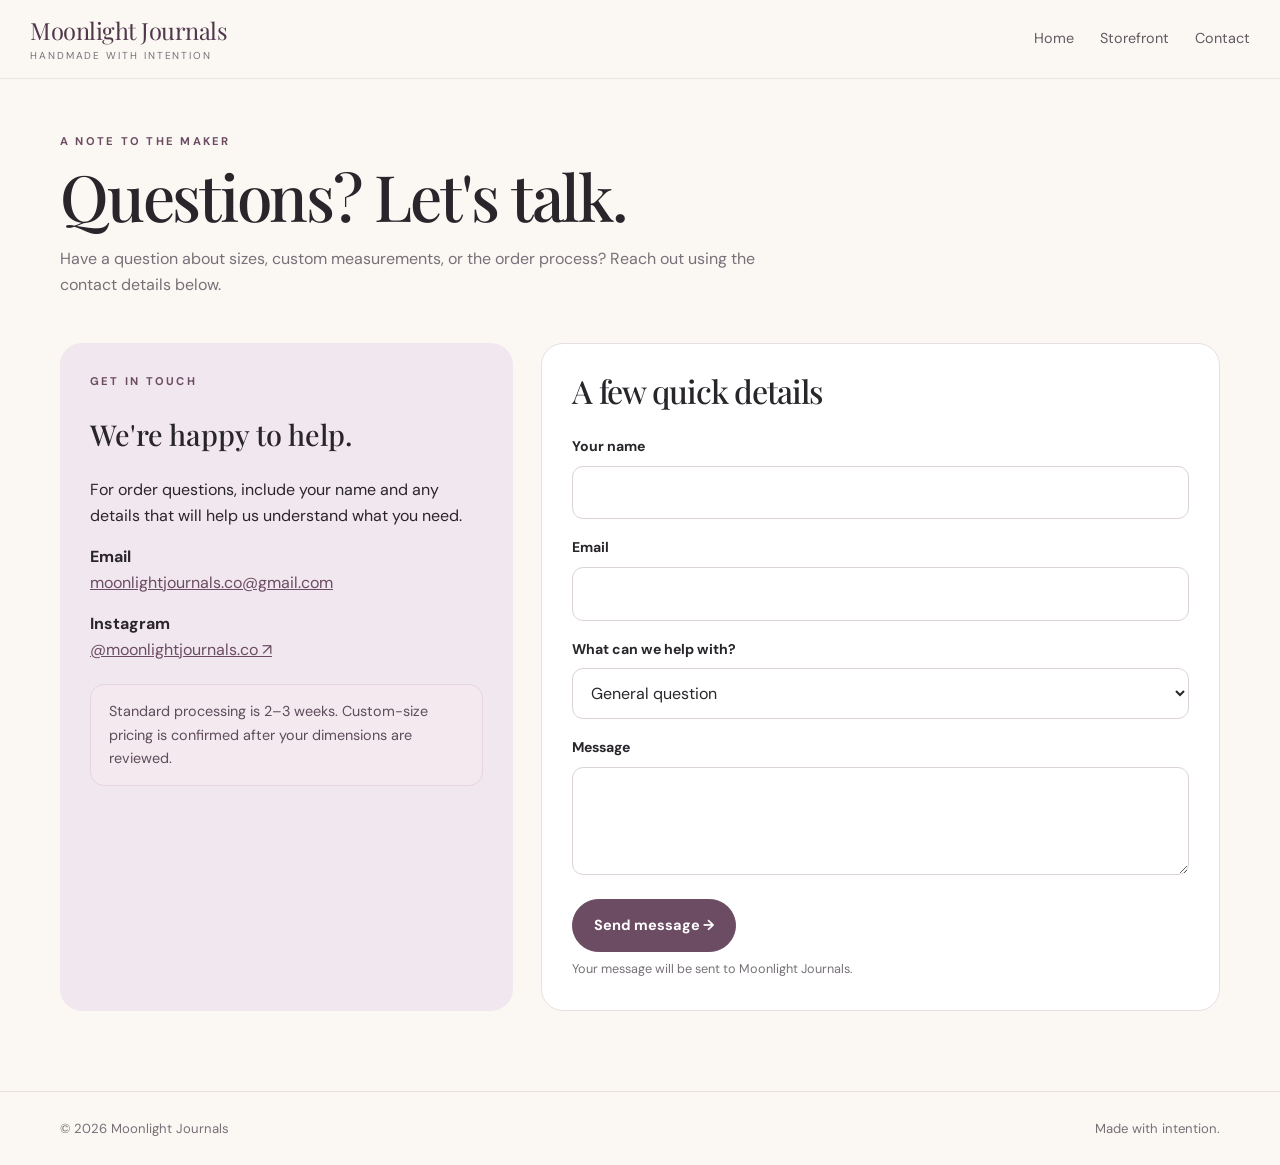
==== commit 53395bec: "Update contact.html" ====
--- a/contact.html
+++ b/contact.html
@@ -26,15 +26,58 @@
         <div class="notice">Standard processing is 2–3 weeks. Custom-size pricing is confirmed after your dimensions are reviewed.</div></aside><section class="contact-form">
           <h2 class="display" style="font-size:2rem;margin-top:0">A few quick details</h2>
           
-          <form action="https://formsubmit.co" method="POST">
-            
-            <div class="field"><label for="name">Your name</label><input id="name" name="Name" required></div><div class="field"><label for="contact-email">Email</label>
-              <input id="contact-email" type="email" name="Email" required></div><div class="field"><label for="topic">What can we help with?</label>
-                <select id="topic" name="Topic"><option>General question</option><option>Standard-size order</option><option>Custom-size order</option>
-                  <option>Existing order</option></select></div><div class="field"><label for="message">Message</label>
-                    <textarea id="message" name="Message" required></textarea></div>
-            <button class="button" type="submit">Open email to send message →</button>
-            <p class="hint">This opens your default email app; it does not send a message automatically from the website.</p></form></section>
+<form action="https://formsubmit.co/moonlightjournals.co@gmail.com" method="POST">
+
+  <input type="hidden" name="_subject" value="New Moonlight Journals Contact Message">
+
+  <input type="hidden" name="_replyto" value="">
+
+  <input type="hidden" name="_template" value="table">
+
+  <input type="hidden" name="_captcha" value="true">
+
+  <input type="hidden" name="_url" value="https://kristamt.github.io/Moonlight_Journals/contact.html">
+
+  <div class="field">
+    <label for="name">Your name</label>
+    <input id="name" name="Name" required>
+  </div>
+
+  <div class="field">
+    <label for="contact-email">Email</label>
+    <input
+      id="contact-email"
+      type="email"
+      name="Email"
+      required
+    >
+  </div>
+
+  <div class="field">
+    <label for="topic">What can we help with?</label>
+    <select id="topic" name="Topic">
+      <option>General question</option>
+      <option>Standard-size order</option>
+      <option>Custom-size order</option>
+      <option>Existing order</option>
+    </select>
+  </div>
+
+  <div class="field">
+    <label for="message">Message</label>
+    <textarea id="message" name="Message" required></textarea>
+  </div>
+
+  <button class="button" type="submit">
+    Send message →
+  </button>
+
+  <p class="hint">
+    Your message will be sent to Moonlight Journals.
+  </p>
+
+</form>
+        </section>
     </section>
   </main>
     <footer>
